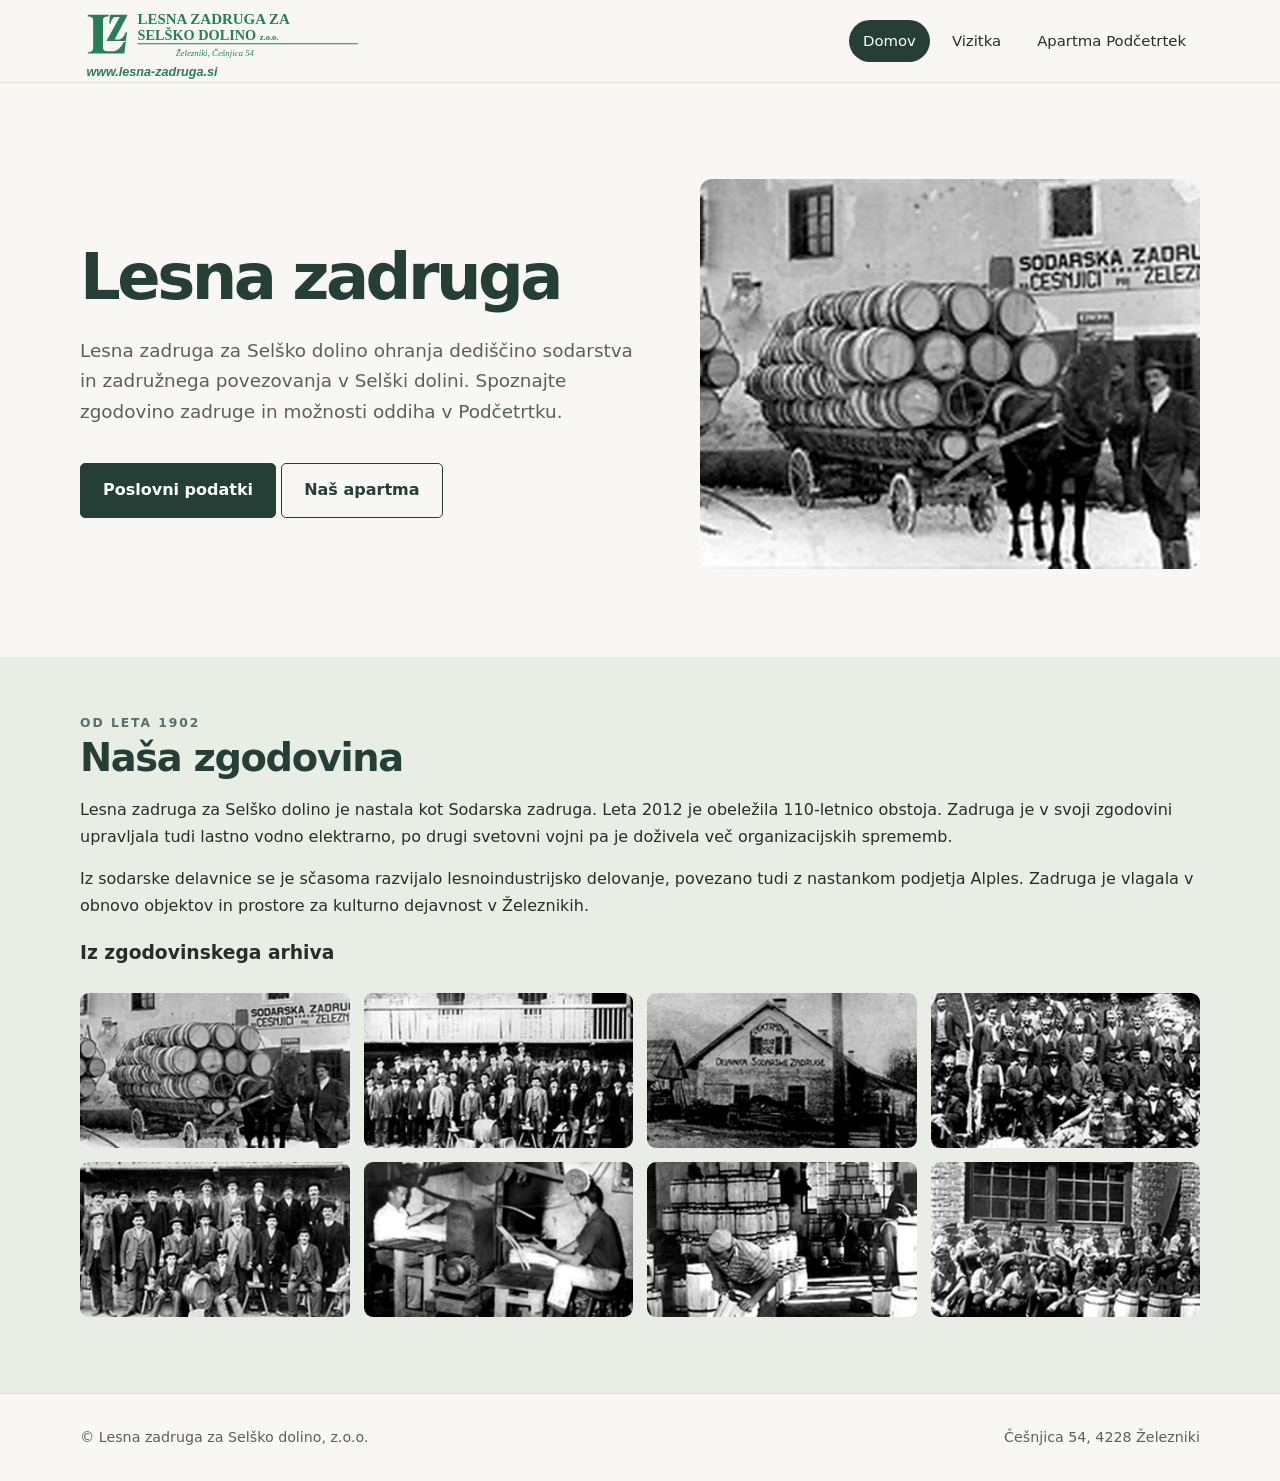
==== index.html @ fc2248c5 "innit" ====
<!DOCTYPE html>

<html lang="sl">
<head>
    <meta charset="utf-8"/>
    <meta content="width=device-width,initial-scale=1" name="viewport"/>
    <meta content="#253e36" name="theme-color"/>
    <meta content="Lesna zadruga za Selško dolino: zgodovina sodarstva, zadružništva in predstavitev počitniške hišice v Podčetrtku."
          name="description"/>
    <title>Lesna zadruga za Selško dolino | Zgodovina in predstavitev</title>
    <link href="assets/style.css" rel="stylesheet"/>
    <meta content="index, follow, max-image-preview:large" name="robots"/>
    <meta content="website" property="og:type"/>
    <meta content="Lesna zadruga za Selško dolino | Zgodovina in predstavitev" property="og:title"/>
    <meta content="Lesna zadruga za Selško dolino: zgodovina sodarstva, zadružništva in predstavitev počitniške hišice v Podčetrtku."
          property="og:description"/>
    <meta content="sl_SI" property="og:locale"/>
    <meta content="summary" name="twitter:card"/>
    <link href="favicon.svg" rel="icon" type="image/svg+xml"/>
    <link href="https://lesna-zadruga.si/" rel="canonical"/>
    <meta content="https://lesna-zadruga.si/" property="og:url"/>
    <script data-generated-seo="true" type="application/ld+json">{
        "@context": "https://schema.org",
        "@type": "Organization",
        "name": "Lesna zadruga za Selško dolino, z.o.o.",
        "url": "https://lesna-zadruga.si/",
        "email": "lesna.zadruga@gmail.com",
        "telephone": "+38641805484",
        "address": {
            "@type": "PostalAddress",
            "streetAddress": "Češnjica 54",
            "postalCode": "4228",
            "addressLocality": "Železniki",
            "addressCountry": "SI"
        }
    }</script>
    <meta property="og:image" content="https://lesna-zadruga.si/assets/og-image.png"/>
</head>
<body><a class="skip" href="#vsebina">Preskoči na vsebino</a>
<header>
    <div class="shell head"><a class="brand" href="index.html" aria-label="Lesna zadruga – domov"><img
            src="assets/logotip.svg" alt="Lesna zadruga za Selško dolino" class="brand-logo" width="330"
            height="89"/></a>
        <nav aria-label="Glavna navigacija"><a aria-current="page" href="index.html">Domov</a><a
                href="vizitka/">Vizitka</a><a href="apartma-podcetrtek/">Apartma Podčetrtek</a></nav>
    </div>
</header>
<main id="vsebina">
    <div class="shell hero">
        <div>
            <h1>Lesna zadruga</h1>
            <p class="lead">Lesna zadruga za Selško dolino ohranja dediščino sodarstva in zadružnega povezovanja v
                Selški dolini. Spoznajte zgodovino zadruge in možnosti oddiha v Podčetrtku.</p><a class="button"
                                                                                                  href="vizitka/">Poslovni
            podatki</a> <a class="button alt" href="apartma-podcetrtek/">Naš apartma</a></div>
        <div aria-label="Zgodovinska fotografija sodarske zadruge" class="hero-visual"><a
                aria-label="Povečaj naslovno fotografijo" class="lightbox-trigger hero-photo-link"
                href="images/arhiv-1.webp"><img alt="Zgodovinska fotografija sodarske zadruge s sodi in vprego"
                                                loading="eager" src="images/arhiv-1.webp"/></a></div>
    </div>
    <div class="band">
        <section class="shell"><span class="eyebrow">Od leta 1902</span>
            <h2>Naša zgodovina</h2>
            <p>Lesna zadruga za Selško dolino je nastala kot Sodarska zadruga. Leta 2012 je obeležila 110-letnico
                obstoja. Zadruga je v svoji zgodovini upravljala tudi lastno vodno elektrarno, po drugi svetovni vojni
                pa je doživela več organizacijskih sprememb.</p>
            <p>Iz sodarske delavnice se je sčasoma razvijalo lesnoindustrijsko delovanje, povezano tudi z nastankom
                podjetja Alples. Zadruga je vlagala v obnovo objektov in prostore za kulturno dejavnost v
                Železnikih.</p>
            <h3>Iz zgodovinskega arhiva</h3>
            <div class="history-gallery"><a
                    aria-label="Povečaj fotografijo: Zadružniki pred stavbo s sodarskimi izdelki"
                    class="lightbox-trigger" href="images/arhiv-1.webp"><img
                    alt="Zadružniki pred stavbo s sodarskimi izdelki" height="900" loading="lazy"
                    src="images/arhiv-1.webp" width="1200"/></a><a
                    aria-label="Povečaj fotografijo: Skupinska zgodovinska fotografija zadružnikov"
                    class="lightbox-trigger" href="images/arhiv-2.webp"><img
                    alt="Skupinska zgodovinska fotografija zadružnikov" height="900" loading="lazy"
                    src="images/arhiv-2.webp" width="1200"/></a><a
                    aria-label="Povečaj fotografijo: Zgodovinska stavba sodarske zadruge" class="lightbox-trigger"
                    href="images/arhiv-3.webp"><img alt="Zgodovinska stavba sodarske zadruge" height="900"
                                                    loading="lazy" src="images/arhiv-3.webp" width="1200"/></a><a
                    aria-label="Povečaj fotografijo: Skupina zadružnikov na prostem" class="lightbox-trigger"
                    href="images/arhiv-4.webp"><img alt="Skupina zadružnikov na prostem" height="900" loading="lazy"
                                                    src="images/arhiv-4.webp" width="1200"/></a><a
                    aria-label="Povečaj fotografijo: Zadružniki ob stavbi" class="lightbox-trigger"
                    href="images/arhiv-5.webp"><img alt="Zadružniki ob stavbi" height="900" loading="lazy"
                                                    src="images/arhiv-5.webp" width="1200"/></a><a
                    aria-label="Povečaj fotografijo: Sodarska delavnica" class="lightbox-trigger"
                    href="images/arhiv-6.webp"><img alt="Sodarska delavnica" height="900" loading="lazy"
                                                    src="images/arhiv-6.webp" width="1200"/></a><a
                    aria-label="Povečaj fotografijo: Delo s sodi v delavnici" class="lightbox-trigger"
                    href="images/arhiv-7.webp"><img alt="Delo s sodi v delavnici" height="900" loading="lazy"
                                                    src="images/arhiv-7.webp" width="1200"/></a><a
                    aria-label="Povečaj fotografijo: Skupina sodarjev in sodov" class="lightbox-trigger"
                    href="images/arhiv-8.webp"><img alt="Skupina sodarjev in sodov" height="900" loading="lazy"
                                                    src="images/arhiv-8.webp" width="1200"/></a></div>
        </section>
    </div>
</main>
<footer>
    <div class="shell footer-flex"><span>© <span
            class="dynamic-year"></span> Lesna zadruga za Selško dolino, z.o.o.</span><span>Češnjica 54, 4228 Železniki</span>
    </div>
</footer>
<script defer="" src="assets/site.js"></script>
</body>
</html>
---- assets/style.css ----
:root{--bg:#f8f7f3;--ink:#292c29;--green:#253e36;--sage:#a9b8a5;--wood:#c8aa85;--line:#dedfd7;--muted:#58615a;--max:1120px}*{box-sizing:border-box}html{scroll-behavior:smooth}body{margin:0;background:var(--bg);color:var(--ink);font-family:Inter,system-ui,-apple-system,Segoe UI,sans-serif;line-height:1.65}a{color:inherit}img{display:block;max-width:100%}.shell{width:min(var(--max),calc(100% - 40px));margin:auto}.skip{position:absolute;left:-999px}.skip:focus{left:16px;top:16px;z-index:5;background:white;padding:12px}header{border-bottom:1px solid var(--line);background:rgba(248,247,243,.97)}.head{display:flex;align-items:center;justify-content:space-between;gap:20px;min-height:82px}.brand{display:inline-flex;align-items:center;gap:12px;text-decoration:none;font-weight:750;letter-spacing:.01em;color:var(--green)}.brand-mark{display:grid;place-items:center;width:42px;height:42px;border:2px solid var(--green);border-radius:50%;font-family:Georgia,serif;font-size:24px}nav{display:flex;gap:8px;flex-wrap:wrap}nav a{padding:9px 14px;border-radius:24px;text-decoration:none;font-size:.93rem}nav a[aria-current=page],nav a:hover{background:var(--green);color:white}main{min-height:65vh}.eyebrow{font-size:.77rem;font-weight:750;text-transform:uppercase;letter-spacing:.16em;color:#557066}.hero{padding:96px 0 88px;display:grid;grid-template-columns:1.12fr 1fr;gap:60px;align-items:center}.hero h1,.page-intro h1{font-size:clamp(2.7rem,5vw,5.2rem);line-height:1.07;letter-spacing:-.055em;font-weight:650;margin:13px 0 24px;color:var(--green)}.lead{font-size:1.15rem;color:var(--muted);max-width:640px}.hero-visual,.photo-placeholder{border-radius:12px;min-height:390px;position:relative;display:flex;align-items:end;padding:25px;background:linear-gradient(135deg,#819783,#d9dbca 48%,#a88d71);overflow:hidden;color:white}.hero-visual:before{content:"";position:absolute;inset:15% 20% -30% 35%;border:55px solid rgba(37,62,54,.2);border-radius:55%}.photo-label{position:relative;background:rgba(37,62,54,.8);padding:8px 12px;border-radius:6px;font-size:.86rem}.button{display:inline-flex;align-items:center;justify-content:center;text-decoration:none;border-radius:5px;background:var(--green);color:white;padding:13px 22px;font-weight:650;border:1px solid var(--green);margin-top:18px}.button.alt{background:transparent;color:var(--green)}.button:hover{filter:brightness(1.12)}section{padding:52px 0}.section-head{display:flex;justify-content:space-between;align-items:end;gap:30px;margin-bottom:24px}.section-head h2,h2{color:var(--green);font-size:clamp(1.55rem,3vw,2.45rem);line-height:1.2;letter-spacing:-.035em;margin:0 0 12px}.muted{color:var(--muted)}.cards{display:grid;grid-template-columns:repeat(3,1fr);gap:18px}.card{border:1px solid var(--line);border-radius:10px;background:#fff;padding:26px}.card h3{margin:0 0 8px;font-size:1.22rem;color:var(--green)}.card p{color:var(--muted);margin:0 0 14px}.card a{color:var(--green);text-underline-offset:3px}.band{background:#e8ede6}.page-intro{padding:75px 0 28px}.page-intro h1{margin-bottom:14px}.gallery{display:grid;grid-template-columns:2fr 1fr;grid-template-rows:180px 180px;gap:12px}.gallery .photo-placeholder{min-height:0}.gallery .photo-placeholder:first-child{grid-row:span 2}.gallery img{width:100%;height:100%;object-fit:cover;border-radius:12px}.stat-grid{display:grid;grid-template-columns:repeat(2,minmax(0,1fr));gap:14px}.stat{background:#fff;border:1px solid var(--line);border-radius:10px;padding:24px}.stat strong{display:block;font-size:2.1rem;line-height:1.1;color:var(--green)}.details{display:grid;grid-template-columns:1fr 1fr;gap:50px}.data-list{display:grid;grid-template-columns:minmax(110px,180px) 1fr;gap:12px 20px}.data-list dt{color:var(--muted)}.data-list dd{margin:0;font-weight:600;overflow-wrap:anywhere}.notice{background:#f0ebdf;border-left:4px solid var(--wood);padding:15px 20px;border-radius:0 6px 6px 0}.calendar{width:100%;height:620px;border:0;border-radius:10px;background:#e8ede6}.calendar-placeholder{border:1px dashed #8a9b8c;background:#edf0e8;padding:40px;border-radius:10px;text-align:center}.calendar-placeholder h3{margin:0 0 6px;color:var(--green)}footer{border-top:1px solid var(--line);padding:32px 0;color:var(--muted);font-size:.89rem}.footer-flex{display:flex;justify-content:space-between;gap:18px;flex-wrap:wrap}.small{font-size:.85rem}.chip{display:inline-block;background:#e5ebe2;border-radius:40px;padding:6px 12px;font-size:.8rem;color:var(--green);font-weight:650}@media(max-width:760px){.head{align-items:flex-start;flex-direction:column;padding:16px 0;gap:12px}nav{width:100%}nav a{font-size:.87rem;padding:8px 11px}.hero{padding:52px 0;grid-template-columns:1fr;gap:28px}.hero-visual{min-height:260px}.cards,.details{grid-template-columns:1fr}.gallery{grid-template-columns:1fr 1fr;grid-template-rows:210px 140px}.gallery .photo-placeholder:first-child{grid-column:span 2;grid-row:span 1}.page-intro{padding:48px 0 18px}.calendar{height:520px}.shell{width:min(var(--max),calc(100% - 30px))}section{padding:35px 0}.data-list{grid-template-columns:1fr;gap:3px}.data-list dd{margin-bottom:13px}}

/* Galerije zgodovinskih fotografij in apartmaja. */
.hero-visual{padding:0;min-height:320px;background:#e4e6de}
.hero-visual:before{display:none}
.hero-visual img{width:100%;height:100%;min-height:320px;object-fit:cover;image-rendering:auto}
.history-gallery{display:grid;grid-template-columns:repeat(4,1fr);gap:14px;margin-top:20px}
.history-gallery img{width:100%;height:155px;object-fit:contain;background:#e0e2db;border-radius:8px}
.gallery{grid-template-columns:repeat(3,minmax(0,1fr));grid-template-rows:repeat(2,180px)}
.gallery .gallery-link:first-child{grid-row:auto}
.gallery-link{display:block;overflow:hidden;border-radius:12px;background:#e0e2db}
.gallery-link img{height:100%;width:100%;object-fit:cover;transition:transform .2s}
.gallery-link:hover img{transform:scale(1.025)}
@media(max-width:760px){.history-gallery{grid-template-columns:repeat(2,1fr)}.history-gallery img{height:130px}.gallery{grid-template-columns:repeat(2,minmax(0,1fr));grid-template-rows:repeat(3,145px)}}

.hero-visual{padding:0;background:#28382f}.hero-visual:before{display:none}.hero-visual img{height:100%;width:100%;min-height:390px;object-fit:cover}.history-gallery{display:grid;grid-template-columns:repeat(4,minmax(0,1fr));gap:14px;margin:24px 0}.history-gallery img{width:100%;aspect-ratio:4/3;object-fit:cover;border-radius:9px}.history-gallery a{display:block}.gallery{display:grid;grid-template-columns:repeat(3,minmax(0,1fr));grid-template-rows:none}.gallery-link{display:block;aspect-ratio:4/3}.gallery-link img{width:100%;height:100%;object-fit:cover}@media(max-width:760px){.history-gallery{grid-template-columns:repeat(2,minmax(0,1fr))}.gallery{grid-template-columns:repeat(2,minmax(0,1fr));grid-template-rows:none}.hero-visual img{min-height:260px}}


/* Povečava fotografij in upravljanje na manjših zaslonih. */
.lightbox-trigger{display:block;cursor:zoom-in}
.lightbox-trigger:focus-visible{outline:3px solid #587b68;outline-offset:4px}
.hero-photo-link{width:100%;height:100%}
.image-lightbox{position:fixed;inset:0;width:100vw;max-width:none;height:100dvh;max-height:none;margin:0;padding:14px;border:0;background:rgba(10,17,14,.97);color:#fff}
.image-lightbox::backdrop{background:rgba(10,17,14,.94)}
.lightbox-stage{height:100%;display:grid;grid-template-columns:52px minmax(0,1fr) 52px;grid-template-rows:minmax(0,1fr) auto;align-items:center;position:relative}
.lightbox-image{grid-column:2;grid-row:1;max-width:100%;max-height:calc(100dvh - 92px);width:auto;height:auto;object-fit:contain;margin:auto;border-radius:4px}
.image-lightbox button{background:rgba(255,255,255,.13);color:#fff;border:1px solid rgba(255,255,255,.2);border-radius:50%;font-size:38px;width:46px;height:46px;cursor:pointer}
.image-lightbox button:hover,.image-lightbox button:focus-visible{background:rgba(255,255,255,.28)}
.lightbox-close{position:absolute;right:8px;top:8px;z-index:2}
.lightbox-prev{grid-column:1;grid-row:1}
.lightbox-next{grid-column:3;grid-row:1}
.lightbox-caption{grid-column:1/-1;grid-row:2;text-align:center;font-size:.9rem;margin:8px 0 0}
@media(max-width:600px){.image-lightbox{padding:8px}.lightbox-stage{grid-template-columns:36px minmax(0,1fr) 36px}.image-lightbox button{width:34px;height:34px;font-size:29px}.lightbox-image{max-height:calc(100dvh - 100px)}}

/* Logotip na namiznih in mobilnih zaslonih. */
.brand-logo{display:block;width:min(290px,40vw);height:auto;object-fit:contain}.brand{display:inline-flex;align-items:center}.head{gap:1rem}@media(max-width:640px){.brand-logo{width:205px;max-width:72vw}.head{align-items:flex-start;gap:.8rem}}
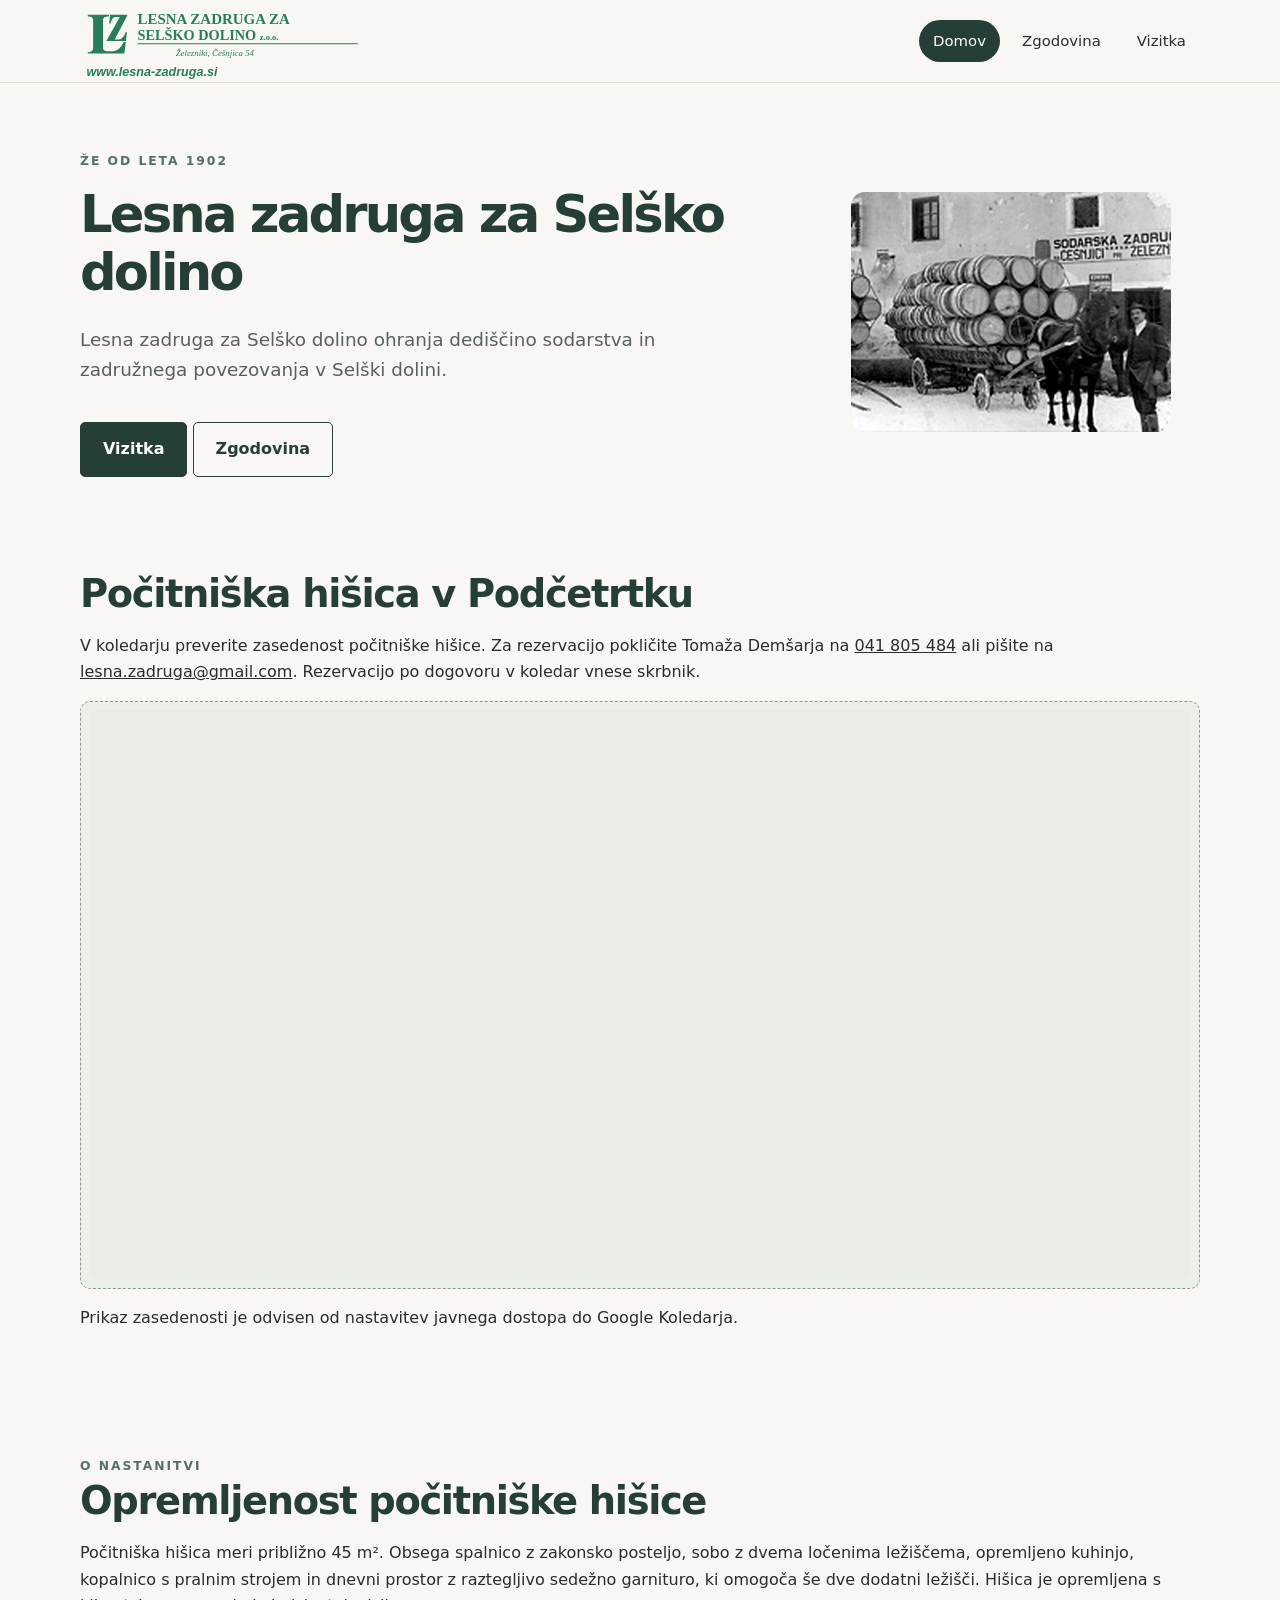
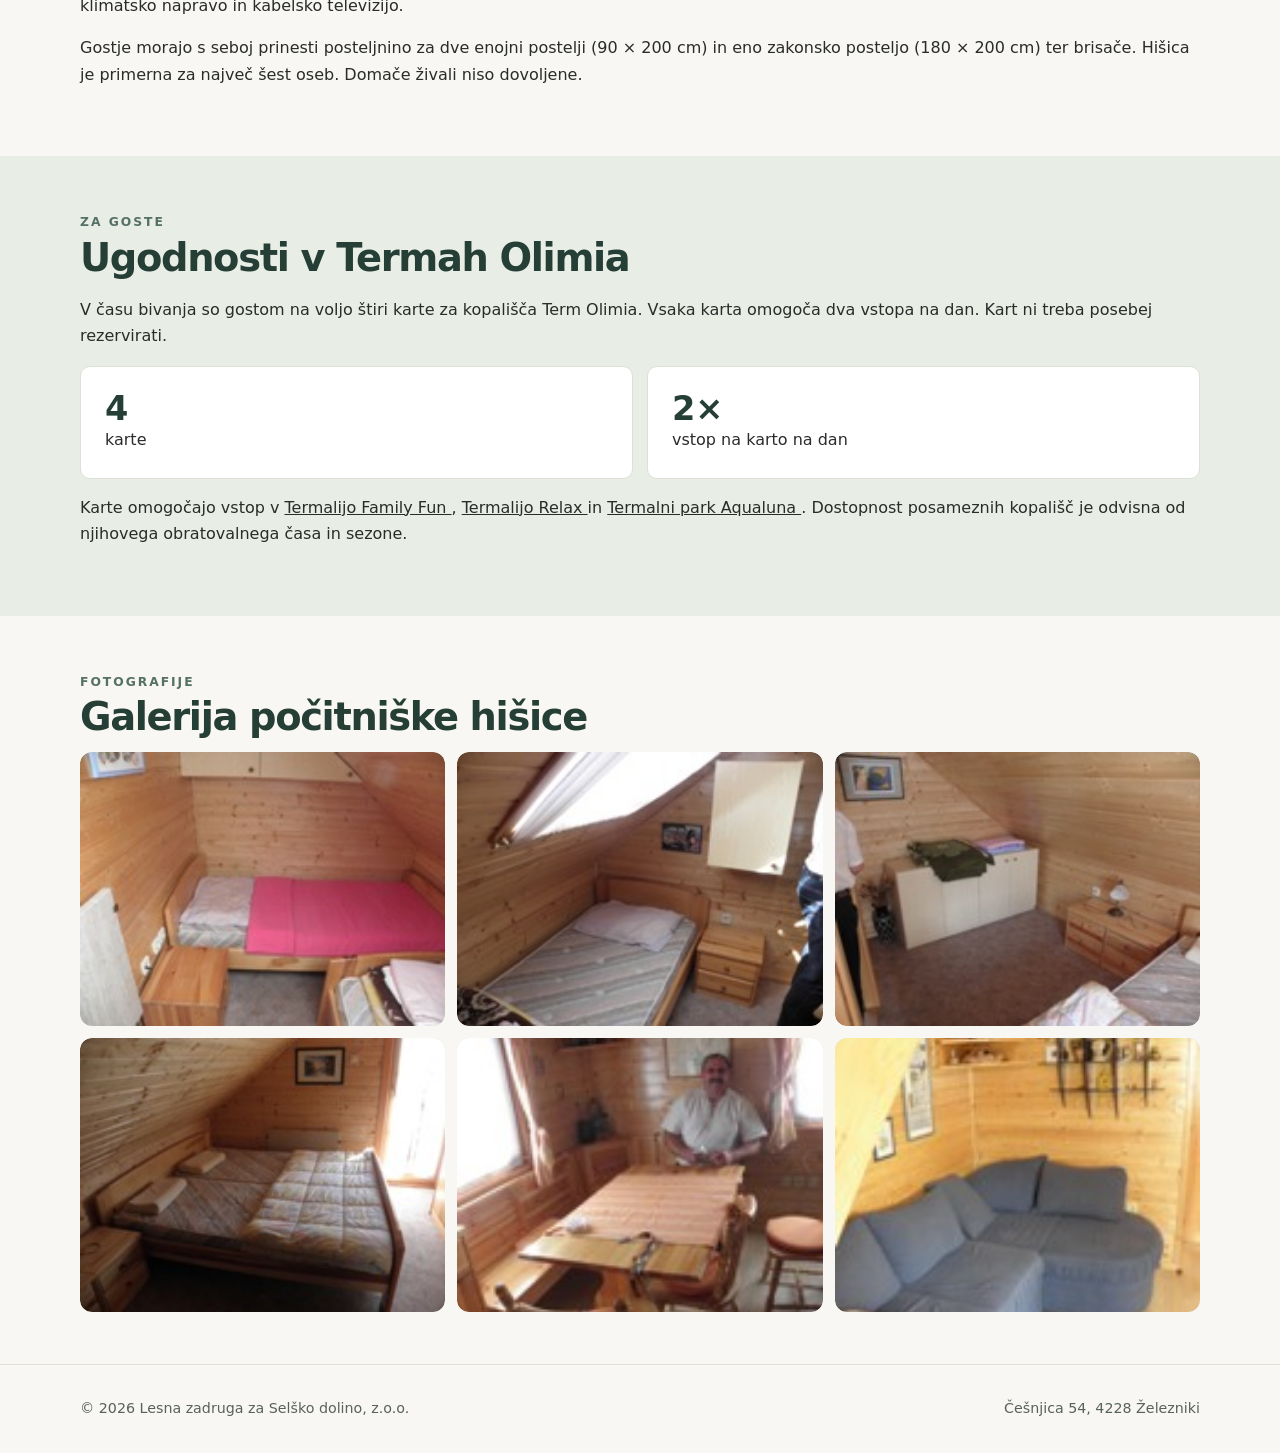
==== commit c7747110: "spememba postavitve - apartma na prvi strani" ====
--- a/index.html
+++ b/index.html
@@ -1,108 +1,344 @@
-<!DOCTYPE html>
-
+<!doctype html>
 <html lang="sl">
 <head>
-    <meta charset="utf-8"/>
-    <meta content="width=device-width,initial-scale=1" name="viewport"/>
-    <meta content="#253e36" name="theme-color"/>
-    <meta content="Lesna zadruga za Selško dolino: zgodovina sodarstva, zadružništva in predstavitev počitniške hišice v Podčetrtku."
-          name="description"/>
-    <title>Lesna zadruga za Selško dolino | Zgodovina in predstavitev</title>
-    <link href="assets/style.css" rel="stylesheet"/>
-    <meta content="index, follow, max-image-preview:large" name="robots"/>
-    <meta content="website" property="og:type"/>
-    <meta content="Lesna zadruga za Selško dolino | Zgodovina in predstavitev" property="og:title"/>
-    <meta content="Lesna zadruga za Selško dolino: zgodovina sodarstva, zadružništva in predstavitev počitniške hišice v Podčetrtku."
-          property="og:description"/>
-    <meta content="sl_SI" property="og:locale"/>
-    <meta content="summary" name="twitter:card"/>
-    <link href="favicon.svg" rel="icon" type="image/svg+xml"/>
-    <link href="https://lesna-zadruga.si/" rel="canonical"/>
-    <meta content="https://lesna-zadruga.si/" property="og:url"/>
-    <script data-generated-seo="true" type="application/ld+json">{
-        "@context": "https://schema.org",
-        "@type": "Organization",
-        "name": "Lesna zadruga za Selško dolino, z.o.o.",
-        "url": "https://lesna-zadruga.si/",
-        "email": "lesna.zadruga@gmail.com",
-        "telephone": "+38641805484",
-        "address": {
-            "@type": "PostalAddress",
-            "streetAddress": "Češnjica 54",
-            "postalCode": "4228",
-            "addressLocality": "Železniki",
-            "addressCountry": "SI"
-        }
-    }</script>
-    <meta property="og:image" content="https://lesna-zadruga.si/assets/og-image.png"/>
+    <meta charset="utf-8">
+    <meta name="viewport" content="width=device-width, initial-scale=1">
+    <meta name="theme-color" content="#253e36">
+
+    <title>Počitniška hišica Podčetrtek | Lesna zadruga</title>
+    <meta name="description"
+          content="Počitniška hišica v kampu Natura v Podčetrtku. Preverite koledar zasedenosti, opremljenost, fotografije in ugodnosti Term Olimia.">
+    <meta name="robots" content="index,follow,max-image-preview:large">
+    <link rel="canonical" href="https://lesna-zadruga.si/">
+
+    <link rel="stylesheet" href="assets/style.css">
+    <link rel="icon" href="favicon.svg" type="image/svg+xml">
+
+    <meta property="og:type" content="website">
+    <meta property="og:locale" content="sl_SI">
+    <meta property="og:title"
+          content="Počitniška hišica Podčetrtek | Lesna zadruga">
+    <meta property="og:description"
+          content="Počitniška hišica v kampu Natura. Koledar zasedenosti, opremljenost, galerija in ugodnosti Term Olimia.">
+    <meta property="og:url" content="https://lesna-zadruga.si/">
+    <meta property="og:image"
+          content="https://lesna-zadruga.si/assets/og-image.png">
+    <meta name="twitter:card" content="summary_large_image">
 </head>
-<body><a class="skip" href="#vsebina">Preskoči na vsebino</a>
+
+<body>
+
+<a class="skip" href="#vsebina">
+    Preskoči na vsebino
+</a>
+
 <header>
-    <div class="shell head"><a class="brand" href="index.html" aria-label="Lesna zadruga – domov"><img
-            src="assets/logotip.svg" alt="Lesna zadruga za Selško dolino" class="brand-logo" width="330"
-            height="89"/></a>
-        <nav aria-label="Glavna navigacija"><a aria-current="page" href="index.html">Domov</a><a
-                href="vizitka/">Vizitka</a><a href="apartma-podcetrtek/">Apartma Podčetrtek</a></nav>
+    <div class="shell head">
+        <a class="brand"
+           href="index.html"
+           aria-label="Lesna zadruga – domov">
+
+            <img
+                    class="brand-logo"
+                    src="assets/logotip.svg"
+                    alt="Lesna zadruga za Selško dolino"
+                    width="330"
+                    height="89">
+        </a>
+
+        <nav aria-label="Glavna navigacija">
+            <a href="index.html" aria-current="page">Domov</a>
+            <a href="zgodovina/">Zgodovina</a>
+            <a href="vizitka/">Vizitka</a>
+        </nav>
     </div>
 </header>
-<main id="vsebina">
-    <div class="shell hero">
-        <div>
-            <h1>Lesna zadruga</h1>
-            <p class="lead">Lesna zadruga za Selško dolino ohranja dediščino sodarstva in zadružnega povezovanja v
-                Selški dolini. Spoznajte zgodovino zadruge in možnosti oddiha v Podčetrtku.</p><a class="button"
-                                                                                                  href="vizitka/">Poslovni
-            podatki</a> <a class="button alt" href="apartma-podcetrtek/">Naš apartma</a></div>
-        <div aria-label="Zgodovinska fotografija sodarske zadruge" class="hero-visual"><a
-                aria-label="Povečaj naslovno fotografijo" class="lightbox-trigger hero-photo-link"
-                href="images/arhiv-1.webp"><img alt="Zgodovinska fotografija sodarske zadruge s sodi in vprego"
-                                                loading="eager" src="images/arhiv-1.webp"/></a></div>
-    </div>
-    <div class="band">
-        <section class="shell"><span class="eyebrow">Od leta 1902</span>
-            <h2>Naša zgodovina</h2>
-            <p>Lesna zadruga za Selško dolino je nastala kot Sodarska zadruga. Leta 2012 je obeležila 110-letnico
-                obstoja. Zadruga je v svoji zgodovini upravljala tudi lastno vodno elektrarno, po drugi svetovni vojni
-                pa je doživela več organizacijskih sprememb.</p>
-            <p>Iz sodarske delavnice se je sčasoma razvijalo lesnoindustrijsko delovanje, povezano tudi z nastankom
-                podjetja Alples. Zadruga je vlagala v obnovo objektov in prostore za kulturno dejavnost v
-                Železnikih.</p>
-            <h3>Iz zgodovinskega arhiva</h3>
-            <div class="history-gallery"><a
-                    aria-label="Povečaj fotografijo: Zadružniki pred stavbo s sodarskimi izdelki"
-                    class="lightbox-trigger" href="images/arhiv-1.webp"><img
-                    alt="Zadružniki pred stavbo s sodarskimi izdelki" height="900" loading="lazy"
-                    src="images/arhiv-1.webp" width="1200"/></a><a
-                    aria-label="Povečaj fotografijo: Skupinska zgodovinska fotografija zadružnikov"
-                    class="lightbox-trigger" href="images/arhiv-2.webp"><img
-                    alt="Skupinska zgodovinska fotografija zadružnikov" height="900" loading="lazy"
-                    src="images/arhiv-2.webp" width="1200"/></a><a
-                    aria-label="Povečaj fotografijo: Zgodovinska stavba sodarske zadruge" class="lightbox-trigger"
-                    href="images/arhiv-3.webp"><img alt="Zgodovinska stavba sodarske zadruge" height="900"
-                                                    loading="lazy" src="images/arhiv-3.webp" width="1200"/></a><a
-                    aria-label="Povečaj fotografijo: Skupina zadružnikov na prostem" class="lightbox-trigger"
-                    href="images/arhiv-4.webp"><img alt="Skupina zadružnikov na prostem" height="900" loading="lazy"
-                                                    src="images/arhiv-4.webp" width="1200"/></a><a
-                    aria-label="Povečaj fotografijo: Zadružniki ob stavbi" class="lightbox-trigger"
-                    href="images/arhiv-5.webp"><img alt="Zadružniki ob stavbi" height="900" loading="lazy"
-                                                    src="images/arhiv-5.webp" width="1200"/></a><a
-                    aria-label="Povečaj fotografijo: Sodarska delavnica" class="lightbox-trigger"
-                    href="images/arhiv-6.webp"><img alt="Sodarska delavnica" height="900" loading="lazy"
-                                                    src="images/arhiv-6.webp" width="1200"/></a><a
-                    aria-label="Povečaj fotografijo: Delo s sodi v delavnici" class="lightbox-trigger"
-                    href="images/arhiv-7.webp"><img alt="Delo s sodi v delavnici" height="900" loading="lazy"
-                                                    src="images/arhiv-7.webp" width="1200"/></a><a
-                    aria-label="Povečaj fotografijo: Skupina sodarjev in sodov" class="lightbox-trigger"
-                    href="images/arhiv-8.webp"><img alt="Skupina sodarjev in sodov" height="900" loading="lazy"
-                                                    src="images/arhiv-8.webp" width="1200"/></a></div>
-        </section>
-    </div>
+
+<main id="vsebina" class="home-main">
+
+    <!-- Predstavitev zadruge -->
+
+    <section class="shell hero" aria-labelledby="glavni-naslov">
+
+        <div class="hero-copy">
+            <span class="eyebrow">Že od leta 1902</span>
+
+            <h1 id="glavni-naslov">
+                Lesna zadruga za Selško dolino
+            </h1>
+
+            <p class="lead">
+                Lesna zadruga za Selško dolino ohranja dediščino
+                sodarstva in zadružnega povezovanja v Selški dolini.
+            </p>
+
+            <div class="hero-actions">
+                <a class="button" href="vizitka/">
+                    Vizitka
+                </a>
+
+                <a class="button alt" href="zgodovina/">
+                    Zgodovina
+                </a>
+            </div>
+        </div>
+
+        <div class="hero-visual">
+            <a class="lightbox-trigger hero-photo-link"
+               href="images/arhiv-1.webp"
+               aria-label="Povečaj zgodovinsko fotografijo zadruge">
+
+                <img
+                        src="images/arhiv-1.webp"
+                        alt="Zgodovinska fotografija Lesne zadruge"
+                        width="200"
+                        height="150"
+                        loading="eager"
+                        fetchpriority="high">
+            </a>
+        </div>
+
+    </section>
+
+    <!-- Google Koledar -->
+
+    <section class="shell calendar-section"
+             aria-labelledby="koledar">
+
+        <h2 id="koledar">
+            Počitniška hišica v Podčetrtku
+        </h2>
+
+        <p>
+            V koledarju preverite zasedenost počitniške hišice.
+            Za rezervacijo pokličite Tomaža Demšarja na
+            <a href="tel:+38641805484">041 805 484</a>
+            ali pišite na
+            <a href="mailto:lesna.zadruga@gmail.com">lesna.zadruga@gmail.com</a>.
+            Rezervacijo po dogovoru v koledar vnese skrbnik.
+        </p>
+
+        <div class="calendar-placeholder"
+             data-calendar="https://calendar.google.com/calendar/embed?src=lesna.zadruga%40gmail.com&amp;ctz=Europe%2FLjubljana&amp;mode=MONTH">
+
+            <p>
+                Če koledar ni prikazan,
+                <a href="https://calendar.google.com/calendar/render?cid=lesna.zadruga%40gmail.com"
+                   target="_blank"
+                   rel="noopener noreferrer">
+                    odprite Google Koledar
+                </a>.
+            </p>
+        </div>
+
+        <p class="calendar-note">
+            Prikaz zasedenosti je odvisen od nastavitev
+            javnega dostopa do Google Koledarja.
+        </p>
+
+    </section>
+
+    <!-- Opis nastanitve -->
+
+    <section id="opis"
+             class="shell accommodation-section"
+             aria-labelledby="oprema">
+
+        <span class="eyebrow">O nastanitvi</span>
+
+        <h2 id="oprema">
+            Opremljenost počitniške hišice
+        </h2>
+
+        <p>
+            Počitniška hišica meri približno 45 m².
+            Obsega spalnico z zakonsko posteljo,
+            sobo z dvema ločenima ležiščema,
+            opremljeno kuhinjo, kopalnico s pralnim strojem
+            in dnevni prostor z raztegljivo sedežno garnituro,
+            ki omogoča še dve dodatni ležišči.
+            Hišica je opremljena s klimatsko napravo
+            in kabelsko televizijo.
+        </p>
+
+        <p>
+            Gostje morajo s seboj prinesti posteljnino
+            za dve enojni postelji (90 × 200 cm)
+            in eno zakonsko posteljo (180 × 200 cm)
+            ter brisače.
+            Hišica je primerna za največ šest oseb.
+            Domače živali niso dovoljene.
+        </p>
+
+    </section>
+
+    <!-- Ugodnosti Term Olimia -->
+
+    <section class="band"
+             aria-labelledby="ugodnosti">
+
+        <div class="shell">
+
+            <span class="eyebrow">Za goste</span>
+
+            <h2 id="ugodnosti">
+                Ugodnosti v Termah Olimia
+            </h2>
+
+            <p>
+                V času bivanja so gostom na voljo štiri karte
+                za kopališča Term Olimia.
+                Vsaka karta omogoča dva vstopa na dan.
+                Kart ni treba posebej rezervirati.
+            </p>
+
+            <div class="stat-grid">
+
+                <div class="stat">
+                    <strong>4</strong>
+                    karte
+                </div>
+
+                <div class="stat">
+                    <strong>2×</strong>
+                    vstop na karto na dan
+                </div>
+
+            </div>
+
+            <p>
+                Karte omogočajo vstop v
+                <a href="https://www.olimia-group.com/sl/terme-olimia/wellness-spa/family-wellness-termalija/termalija-family-fun/"
+                   target="_blank"
+                   rel="noopener noreferrer">
+                    Termalijo Family Fun
+                </a>,
+                <a href="https://www.olimia-group.com/sl/terme-olimia/wellness-spa/family-wellness-termalija/termalija-relax/"
+                   target="_blank"
+                   rel="noopener noreferrer">
+                    Termalijo Relax
+                </a>
+                in
+                <a href="https://www.olimia-group.com/sl/terme-olimia/wellness-spa/aqualuna/"
+                   target="_blank"
+                   rel="noopener noreferrer">
+                    Termalni park Aqualuna
+                </a>.
+                Dostopnost posameznih kopališč je odvisna
+                od njihovega obratovalnega časa in sezone.
+            </p>
+
+        </div>
+    </section>
+
+    <!-- Galerija fotografij -->
+
+    <section class="shell gallery-section"
+             aria-labelledby="galerija-naslov">
+
+        <span class="eyebrow">Fotografije</span>
+
+        <h2 id="galerija-naslov">
+            Galerija počitniške hišice
+        </h2>
+
+        <div class="gallery"
+             aria-label="Galerija počitniške hišice">
+
+            <a class="gallery-link lightbox-trigger"
+               href="images/ap1.png"
+               aria-label="Povečaj fotografijo ležišča v leseni hišici">
+
+                <img
+                        src="images/ap1.png"
+                        alt="Ležišče v leseni hišici"
+                        width="200"
+                        height="150"
+                        loading="lazy">
+            </a>
+
+            <a class="gallery-link lightbox-trigger"
+               href="images/ap2.png"
+               aria-label="Povečaj fotografijo sobe pod streho">
+
+                <img
+                        src="images/ap2.png"
+                        alt="Soba z ležiščem pod streho"
+                        width="200"
+                        height="150"
+                        loading="lazy">
+            </a>
+
+            <a class="gallery-link lightbox-trigger"
+               href="images/ap3.png"
+               aria-label="Povečaj fotografijo sobe in pohištva">
+
+                <img
+                        src="images/ap3.png"
+                        alt="Soba in pohištvo"
+                        width="200"
+                        height="150"
+                        loading="lazy">
+            </a>
+
+            <a class="gallery-link lightbox-trigger"
+               href="images/ap4.png"
+               aria-label="Povečaj fotografijo zakonske postelje">
+
+                <img
+                        src="images/ap4.png"
+                        alt="Zakonska postelja"
+                        width="200"
+                        height="150"
+                        loading="lazy">
+            </a>
+
+            <a class="gallery-link lightbox-trigger"
+               href="images/ap5.png"
+               aria-label="Povečaj fotografijo jedilnega prostora">
+
+                <img
+                        src="images/ap5.png"
+                        alt="Jedilni prostor"
+                        width="200"
+                        height="150"
+                        loading="lazy">
+            </a>
+
+            <a class="gallery-link lightbox-trigger"
+               href="images/ap6.png"
+               aria-label="Povečaj fotografijo dnevnega prostora">
+
+                <img
+                        src="images/ap6.png"
+                        alt="Dnevni prostor s sedežno garnituro"
+                        width="200"
+                        height="150"
+                        loading="lazy">
+            </a>
+
+        </div>
+
+    </section>
+
 </main>
+
 <footer>
-    <div class="shell footer-flex"><span>© <span
-            class="dynamic-year"></span> Lesna zadruga za Selško dolino, z.o.o.</span><span>Češnjica 54, 4228 Železniki</span>
+    <div class="shell footer-flex">
+
+        <span>
+            © <span class="dynamic-year">2026</span>
+            Lesna zadruga za Selško dolino, z.o.o.
+        </span>
+
+        <span>
+            Češnjica 54, 4228 Železniki
+        </span>
+
     </div>
 </footer>
-<script defer="" src="assets/site.js"></script>
+
+<script defer src="assets/site.js"></script>
+
 </body>
 </html>
--- a/assets/style.css
+++ b/assets/style.css
@@ -1,36 +1,842 @@
-:root{--bg:#f8f7f3;--ink:#292c29;--green:#253e36;--sage:#a9b8a5;--wood:#c8aa85;--line:#dedfd7;--muted:#58615a;--max:1120px}*{box-sizing:border-box}html{scroll-behavior:smooth}body{margin:0;background:var(--bg);color:var(--ink);font-family:Inter,system-ui,-apple-system,Segoe UI,sans-serif;line-height:1.65}a{color:inherit}img{display:block;max-width:100%}.shell{width:min(var(--max),calc(100% - 40px));margin:auto}.skip{position:absolute;left:-999px}.skip:focus{left:16px;top:16px;z-index:5;background:white;padding:12px}header{border-bottom:1px solid var(--line);background:rgba(248,247,243,.97)}.head{display:flex;align-items:center;justify-content:space-between;gap:20px;min-height:82px}.brand{display:inline-flex;align-items:center;gap:12px;text-decoration:none;font-weight:750;letter-spacing:.01em;color:var(--green)}.brand-mark{display:grid;place-items:center;width:42px;height:42px;border:2px solid var(--green);border-radius:50%;font-family:Georgia,serif;font-size:24px}nav{display:flex;gap:8px;flex-wrap:wrap}nav a{padding:9px 14px;border-radius:24px;text-decoration:none;font-size:.93rem}nav a[aria-current=page],nav a:hover{background:var(--green);color:white}main{min-height:65vh}.eyebrow{font-size:.77rem;font-weight:750;text-transform:uppercase;letter-spacing:.16em;color:#557066}.hero{padding:96px 0 88px;display:grid;grid-template-columns:1.12fr 1fr;gap:60px;align-items:center}.hero h1,.page-intro h1{font-size:clamp(2.7rem,5vw,5.2rem);line-height:1.07;letter-spacing:-.055em;font-weight:650;margin:13px 0 24px;color:var(--green)}.lead{font-size:1.15rem;color:var(--muted);max-width:640px}.hero-visual,.photo-placeholder{border-radius:12px;min-height:390px;position:relative;display:flex;align-items:end;padding:25px;background:linear-gradient(135deg,#819783,#d9dbca 48%,#a88d71);overflow:hidden;color:white}.hero-visual:before{content:"";position:absolute;inset:15% 20% -30% 35%;border:55px solid rgba(37,62,54,.2);border-radius:55%}.photo-label{position:relative;background:rgba(37,62,54,.8);padding:8px 12px;border-radius:6px;font-size:.86rem}.button{display:inline-flex;align-items:center;justify-content:center;text-decoration:none;border-radius:5px;background:var(--green);color:white;padding:13px 22px;font-weight:650;border:1px solid var(--green);margin-top:18px}.button.alt{background:transparent;color:var(--green)}.button:hover{filter:brightness(1.12)}section{padding:52px 0}.section-head{display:flex;justify-content:space-between;align-items:end;gap:30px;margin-bottom:24px}.section-head h2,h2{color:var(--green);font-size:clamp(1.55rem,3vw,2.45rem);line-height:1.2;letter-spacing:-.035em;margin:0 0 12px}.muted{color:var(--muted)}.cards{display:grid;grid-template-columns:repeat(3,1fr);gap:18px}.card{border:1px solid var(--line);border-radius:10px;background:#fff;padding:26px}.card h3{margin:0 0 8px;font-size:1.22rem;color:var(--green)}.card p{color:var(--muted);margin:0 0 14px}.card a{color:var(--green);text-underline-offset:3px}.band{background:#e8ede6}.page-intro{padding:75px 0 28px}.page-intro h1{margin-bottom:14px}.gallery{display:grid;grid-template-columns:2fr 1fr;grid-template-rows:180px 180px;gap:12px}.gallery .photo-placeholder{min-height:0}.gallery .photo-placeholder:first-child{grid-row:span 2}.gallery img{width:100%;height:100%;object-fit:cover;border-radius:12px}.stat-grid{display:grid;grid-template-columns:repeat(2,minmax(0,1fr));gap:14px}.stat{background:#fff;border:1px solid var(--line);border-radius:10px;padding:24px}.stat strong{display:block;font-size:2.1rem;line-height:1.1;color:var(--green)}.details{display:grid;grid-template-columns:1fr 1fr;gap:50px}.data-list{display:grid;grid-template-columns:minmax(110px,180px) 1fr;gap:12px 20px}.data-list dt{color:var(--muted)}.data-list dd{margin:0;font-weight:600;overflow-wrap:anywhere}.notice{background:#f0ebdf;border-left:4px solid var(--wood);padding:15px 20px;border-radius:0 6px 6px 0}.calendar{width:100%;height:620px;border:0;border-radius:10px;background:#e8ede6}.calendar-placeholder{border:1px dashed #8a9b8c;background:#edf0e8;padding:40px;border-radius:10px;text-align:center}.calendar-placeholder h3{margin:0 0 6px;color:var(--green)}footer{border-top:1px solid var(--line);padding:32px 0;color:var(--muted);font-size:.89rem}.footer-flex{display:flex;justify-content:space-between;gap:18px;flex-wrap:wrap}.small{font-size:.85rem}.chip{display:inline-block;background:#e5ebe2;border-radius:40px;padding:6px 12px;font-size:.8rem;color:var(--green);font-weight:650}@media(max-width:760px){.head{align-items:flex-start;flex-direction:column;padding:16px 0;gap:12px}nav{width:100%}nav a{font-size:.87rem;padding:8px 11px}.hero{padding:52px 0;grid-template-columns:1fr;gap:28px}.hero-visual{min-height:260px}.cards,.details{grid-template-columns:1fr}.gallery{grid-template-columns:1fr 1fr;grid-template-rows:210px 140px}.gallery .photo-placeholder:first-child{grid-column:span 2;grid-row:span 1}.page-intro{padding:48px 0 18px}.calendar{height:520px}.shell{width:min(var(--max),calc(100% - 30px))}section{padding:35px 0}.data-list{grid-template-columns:1fr;gap:3px}.data-list dd{margin-bottom:13px}}
+:root {
+    --bg: #f8f7f3;
+    --ink: #292c29;
+    --green: #253e36;
+    --sage: #a9b8a5;
+    --wood: #c8aa85;
+    --line: #dedfd7;
+    --muted: #58615a;
+    --max: 1120px
+}
+
+* {
+    box-sizing: border-box
+}
+
+html {
+    scroll-behavior: smooth
+}
+
+body {
+    margin: 0;
+    background: var(--bg);
+    color: var(--ink);
+    font-family: Inter, system-ui, -apple-system, Segoe UI, sans-serif;
+    line-height: 1.65
+}
+
+a {
+    color: inherit
+}
+
+img {
+    display: block;
+    max-width: 100%
+}
+
+.shell {
+    width: min(var(--max), calc(100% - 40px));
+    margin: auto
+}
+
+.skip {
+    position: absolute;
+    left: -999px
+}
+
+.skip:focus {
+    left: 16px;
+    top: 16px;
+    z-index: 5;
+    background: white;
+    padding: 12px
+}
+
+header {
+    border-bottom: 1px solid var(--line);
+    background: rgba(248, 247, 243, .97)
+}
+
+.head {
+    display: flex;
+    align-items: center;
+    justify-content: space-between;
+    gap: 20px;
+    min-height: 82px
+}
+
+.brand {
+    display: inline-flex;
+    align-items: center;
+    gap: 12px;
+    text-decoration: none;
+    font-weight: 750;
+    letter-spacing: .01em;
+    color: var(--green)
+}
+
+.brand-mark {
+    display: grid;
+    place-items: center;
+    width: 42px;
+    height: 42px;
+    border: 2px solid var(--green);
+    border-radius: 50%;
+    font-family: Georgia, serif;
+    font-size: 24px
+}
+
+nav {
+    display: flex;
+    gap: 8px;
+    flex-wrap: wrap
+}
+
+nav a {
+    padding: 9px 14px;
+    border-radius: 24px;
+    text-decoration: none;
+    font-size: .93rem
+}
+
+nav a[aria-current=page], nav a:hover {
+    background: var(--green);
+    color: white
+}
+
+main {
+    min-height: 65vh
+}
+
+.eyebrow {
+    font-size: .77rem;
+    font-weight: 750;
+    text-transform: uppercase;
+    letter-spacing: .16em;
+    color: #557066
+}
+
+.hero {
+    padding: 96px 0 88px;
+    display: grid;
+    grid-template-columns:1.12fr 1fr;
+    gap: 60px;
+    align-items: center
+}
+
+.hero h1, .page-intro h1 {
+    font-size: clamp(2.7rem, 5vw, 5.2rem);
+    line-height: 1.07;
+    letter-spacing: -.055em;
+    font-weight: 650;
+    margin: 13px 0 24px;
+    color: var(--green)
+}
+
+.lead {
+    font-size: 1.15rem;
+    color: var(--muted);
+    max-width: 640px
+}
+
+.hero-visual, .photo-placeholder {
+    border-radius: 12px;
+    min-height: 390px;
+    position: relative;
+    display: flex;
+    align-items: end;
+    padding: 25px;
+    background: linear-gradient(135deg, #819783, #d9dbca 48%, #a88d71);
+    overflow: hidden;
+    color: white
+}
+
+.hero-visual:before {
+    content: "";
+    position: absolute;
+    inset: 15% 20% -30% 35%;
+    border: 55px solid rgba(37, 62, 54, .2);
+    border-radius: 55%
+}
+
+.photo-label {
+    position: relative;
+    background: rgba(37, 62, 54, .8);
+    padding: 8px 12px;
+    border-radius: 6px;
+    font-size: .86rem
+}
+
+.button {
+    display: inline-flex;
+    align-items: center;
+    justify-content: center;
+    text-decoration: none;
+    border-radius: 5px;
+    background: var(--green);
+    color: white;
+    padding: 13px 22px;
+    font-weight: 650;
+    border: 1px solid var(--green);
+    margin-top: 18px
+}
+
+.button.alt {
+    background: transparent;
+    color: var(--green)
+}
+
+.button:hover {
+    filter: brightness(1.12)
+}
+
+section {
+    padding: 52px 0
+}
+
+.section-head {
+    display: flex;
+    justify-content: space-between;
+    align-items: end;
+    gap: 30px;
+    margin-bottom: 24px
+}
+
+.section-head h2, h2 {
+    color: var(--green);
+    font-size: clamp(1.55rem, 3vw, 2.45rem);
+    line-height: 1.2;
+    letter-spacing: -.035em;
+    margin: 0 0 12px
+}
+
+.muted {
+    color: var(--muted)
+}
+
+.cards {
+    display: grid;
+    grid-template-columns:repeat(3, 1fr);
+    gap: 18px
+}
+
+.card {
+    border: 1px solid var(--line);
+    border-radius: 10px;
+    background: #fff;
+    padding: 26px
+}
+
+.card h3 {
+    margin: 0 0 8px;
+    font-size: 1.22rem;
+    color: var(--green)
+}
+
+.card p {
+    color: var(--muted);
+    margin: 0 0 14px
+}
+
+.card a {
+    color: var(--green);
+    text-underline-offset: 3px
+}
+
+.band {
+    background: #e8ede6
+}
+
+.page-intro {
+    padding: 75px 0 28px
+}
+
+.page-intro h1 {
+    margin-bottom: 14px
+}
+
+.gallery {
+    display: grid;
+    grid-template-columns:2fr 1fr;
+    grid-template-rows:180px 180px;
+    gap: 12px
+}
+
+.gallery .photo-placeholder {
+    min-height: 0
+}
+
+.gallery .photo-placeholder:first-child {
+    grid-row: span 2
+}
+
+.gallery img {
+    width: 100%;
+    height: 100%;
+    object-fit: cover;
+    border-radius: 12px
+}
+
+.stat-grid {
+    display: grid;
+    grid-template-columns:repeat(2, minmax(0, 1fr));
+    gap: 14px
+}
+
+.stat {
+    background: #fff;
+    border: 1px solid var(--line);
+    border-radius: 10px;
+    padding: 24px
+}
+
+.stat strong {
+    display: block;
+    font-size: 2.1rem;
+    line-height: 1.1;
+    color: var(--green)
+}
+
+.details {
+    display: grid;
+    grid-template-columns:1fr 1fr;
+    gap: 50px
+}
+
+.data-list {
+    display: grid;
+    grid-template-columns:minmax(110px, 180px) 1fr;
+    gap: 12px 20px
+}
+
+.data-list dt {
+    color: var(--muted)
+}
+
+.data-list dd {
+    margin: 0;
+    font-weight: 600;
+    overflow-wrap: anywhere
+}
+
+.notice {
+    background: #f0ebdf;
+    border-left: 4px solid var(--wood);
+    padding: 15px 20px;
+    border-radius: 0 6px 6px 0
+}
+
+.calendar {
+    width: 100%;
+    height: 620px;
+    border: 0;
+    border-radius: 10px;
+    background: #e8ede6
+}
+
+.calendar-placeholder {
+    border: 1px dashed #8a9b8c;
+    background: #edf0e8;
+    padding: 40px;
+    border-radius: 10px;
+    text-align: center
+}
+
+.calendar-placeholder h3 {
+    margin: 0 0 6px;
+    color: var(--green)
+}
+
+footer {
+    border-top: 1px solid var(--line);
+    padding: 32px 0;
+    color: var(--muted);
+    font-size: .89rem
+}
+
+.footer-flex {
+    display: flex;
+    justify-content: space-between;
+    gap: 18px;
+    flex-wrap: wrap
+}
+
+.small {
+    font-size: .85rem
+}
+
+.chip {
+    display: inline-block;
+    background: #e5ebe2;
+    border-radius: 40px;
+    padding: 6px 12px;
+    font-size: .8rem;
+    color: var(--green);
+    font-weight: 650
+}
+
+@media (max-width: 760px) {
+    .head {
+        align-items: flex-start;
+        flex-direction: column;
+        padding: 16px 0;
+        gap: 12px
+    }
+
+    nav {
+        width: 100%
+    }
+
+    nav a {
+        font-size: .87rem;
+        padding: 8px 11px
+    }
+
+    .hero {
+        padding: 52px 0;
+        grid-template-columns:1fr;
+        gap: 28px
+    }
+
+    .hero-visual {
+        min-height: 260px
+    }
+
+    .cards, .details {
+        grid-template-columns:1fr
+    }
+
+    .gallery {
+        grid-template-columns:1fr 1fr;
+        grid-template-rows:210px 140px
+    }
+
+    .gallery .photo-placeholder:first-child {
+        grid-column: span 2;
+        grid-row: span 1
+    }
+
+    .page-intro {
+        padding: 48px 0 18px
+    }
+
+    .calendar {
+        height: 520px
+    }
+
+    .shell {
+        width: min(var(--max), calc(100% - 30px))
+    }
+
+    section {
+        padding: 35px 0
+    }
+
+    .data-list {
+        grid-template-columns:1fr;
+        gap: 3px
+    }
+
+    .data-list dd {
+        margin-bottom: 13px
+    }
+}
 
 /* Galerije zgodovinskih fotografij in apartmaja. */
-.hero-visual{padding:0;min-height:320px;background:#e4e6de}
-.hero-visual:before{display:none}
-.hero-visual img{width:100%;height:100%;min-height:320px;object-fit:cover;image-rendering:auto}
-.history-gallery{display:grid;grid-template-columns:repeat(4,1fr);gap:14px;margin-top:20px}
-.history-gallery img{width:100%;height:155px;object-fit:contain;background:#e0e2db;border-radius:8px}
-.gallery{grid-template-columns:repeat(3,minmax(0,1fr));grid-template-rows:repeat(2,180px)}
-.gallery .gallery-link:first-child{grid-row:auto}
-.gallery-link{display:block;overflow:hidden;border-radius:12px;background:#e0e2db}
-.gallery-link img{height:100%;width:100%;object-fit:cover;transition:transform .2s}
-.gallery-link:hover img{transform:scale(1.025)}
-@media(max-width:760px){.history-gallery{grid-template-columns:repeat(2,1fr)}.history-gallery img{height:130px}.gallery{grid-template-columns:repeat(2,minmax(0,1fr));grid-template-rows:repeat(3,145px)}}
-
-.hero-visual{padding:0;background:#28382f}.hero-visual:before{display:none}.hero-visual img{height:100%;width:100%;min-height:390px;object-fit:cover}.history-gallery{display:grid;grid-template-columns:repeat(4,minmax(0,1fr));gap:14px;margin:24px 0}.history-gallery img{width:100%;aspect-ratio:4/3;object-fit:cover;border-radius:9px}.history-gallery a{display:block}.gallery{display:grid;grid-template-columns:repeat(3,minmax(0,1fr));grid-template-rows:none}.gallery-link{display:block;aspect-ratio:4/3}.gallery-link img{width:100%;height:100%;object-fit:cover}@media(max-width:760px){.history-gallery{grid-template-columns:repeat(2,minmax(0,1fr))}.gallery{grid-template-columns:repeat(2,minmax(0,1fr));grid-template-rows:none}.hero-visual img{min-height:260px}}
+.hero-visual {
+    padding: 0;
+    min-height: 320px;
+    background: #e4e6de
+}
+
+.hero-visual:before {
+    display: none
+}
+
+.hero-visual img {
+    width: 100%;
+    height: 100%;
+    min-height: 320px;
+    object-fit: cover;
+    image-rendering: auto
+}
+
+.history-gallery {
+    display: grid;
+    grid-template-columns:repeat(4, 1fr);
+    gap: 14px;
+    margin-top: 20px
+}
+
+.history-gallery img {
+    width: 100%;
+    height: 155px;
+    object-fit: contain;
+    background: #e0e2db;
+    border-radius: 8px
+}
+
+.gallery {
+    grid-template-columns:repeat(3, minmax(0, 1fr));
+    grid-template-rows:repeat(2, 180px)
+}
+
+.gallery .gallery-link:first-child {
+    grid-row: auto
+}
+
+.gallery-link {
+    display: block;
+    overflow: hidden;
+    border-radius: 12px;
+    background: #e0e2db
+}
+
+.gallery-link img {
+    height: 100%;
+    width: 100%;
+    object-fit: cover;
+    transition: transform .2s
+}
+
+.gallery-link:hover img {
+    transform: scale(1.025)
+}
+
+@media (max-width: 760px) {
+    .history-gallery {
+        grid-template-columns:repeat(2, 1fr)
+    }
+
+    .history-gallery img {
+        height: 130px
+    }
+
+    .gallery {
+        grid-template-columns:repeat(2, minmax(0, 1fr));
+        grid-template-rows:repeat(3, 145px)
+    }
+}
+
+.hero-visual {
+    padding: 0;
+    background: #28382f
+}
+
+.hero-visual:before {
+    display: none
+}
+
+.hero-visual img {
+    height: 100%;
+    width: 100%;
+    min-height: 390px;
+    object-fit: cover
+}
+
+.history-gallery {
+    display: grid;
+    grid-template-columns:repeat(4, minmax(0, 1fr));
+    gap: 14px;
+    margin: 24px 0
+}
+
+.history-gallery img {
+    width: 100%;
+    aspect-ratio: 4/3;
+    object-fit: cover;
+    border-radius: 9px
+}
+
+.history-gallery a {
+    display: block
+}
+
+.gallery {
+    display: grid;
+    grid-template-columns:repeat(3, minmax(0, 1fr));
+    grid-template-rows:none
+}
+
+.gallery-link {
+    display: block;
+    aspect-ratio: 4/3
+}
+
+.gallery-link img {
+    width: 100%;
+    height: 100%;
+    object-fit: cover
+}
+
+@media (max-width: 760px) {
+    .history-gallery {
+        grid-template-columns:repeat(2, minmax(0, 1fr))
+    }
+
+    .gallery {
+        grid-template-columns:repeat(2, minmax(0, 1fr));
+        grid-template-rows:none
+    }
+
+    .hero-visual img {
+        min-height: 260px
+    }
+}
 
 
 /* Povečava fotografij in upravljanje na manjših zaslonih. */
-.lightbox-trigger{display:block;cursor:zoom-in}
-.lightbox-trigger:focus-visible{outline:3px solid #587b68;outline-offset:4px}
-.hero-photo-link{width:100%;height:100%}
-.image-lightbox{position:fixed;inset:0;width:100vw;max-width:none;height:100dvh;max-height:none;margin:0;padding:14px;border:0;background:rgba(10,17,14,.97);color:#fff}
-.image-lightbox::backdrop{background:rgba(10,17,14,.94)}
-.lightbox-stage{height:100%;display:grid;grid-template-columns:52px minmax(0,1fr) 52px;grid-template-rows:minmax(0,1fr) auto;align-items:center;position:relative}
-.lightbox-image{grid-column:2;grid-row:1;max-width:100%;max-height:calc(100dvh - 92px);width:auto;height:auto;object-fit:contain;margin:auto;border-radius:4px}
-.image-lightbox button{background:rgba(255,255,255,.13);color:#fff;border:1px solid rgba(255,255,255,.2);border-radius:50%;font-size:38px;width:46px;height:46px;cursor:pointer}
-.image-lightbox button:hover,.image-lightbox button:focus-visible{background:rgba(255,255,255,.28)}
-.lightbox-close{position:absolute;right:8px;top:8px;z-index:2}
-.lightbox-prev{grid-column:1;grid-row:1}
-.lightbox-next{grid-column:3;grid-row:1}
-.lightbox-caption{grid-column:1/-1;grid-row:2;text-align:center;font-size:.9rem;margin:8px 0 0}
-@media(max-width:600px){.image-lightbox{padding:8px}.lightbox-stage{grid-template-columns:36px minmax(0,1fr) 36px}.image-lightbox button{width:34px;height:34px;font-size:29px}.lightbox-image{max-height:calc(100dvh - 100px)}}
+.lightbox-trigger {
+    display: block;
+    cursor: zoom-in
+}
+
+.lightbox-trigger:focus-visible {
+    outline: 3px solid #587b68;
+    outline-offset: 4px
+}
+
+.hero-photo-link {
+    width: 100%;
+    height: 100%
+}
+
+.image-lightbox {
+    position: fixed;
+    inset: 0;
+    width: 100vw;
+    max-width: none;
+    height: 100dvh;
+    max-height: none;
+    margin: 0;
+    padding: 14px;
+    border: 0;
+    background: rgba(10, 17, 14, .97);
+    color: #fff
+}
+
+.image-lightbox::backdrop {
+    background: rgba(10, 17, 14, .94)
+}
+
+.lightbox-stage {
+    height: 100%;
+    display: grid;
+    grid-template-columns:52px minmax(0, 1fr) 52px;
+    grid-template-rows:minmax(0, 1fr) auto;
+    align-items: center;
+    position: relative
+}
+
+.lightbox-image {
+    grid-column: 2;
+    grid-row: 1;
+    max-width: 100%;
+    max-height: calc(100dvh - 92px);
+    width: auto;
+    height: auto;
+    object-fit: contain;
+    margin: auto;
+    border-radius: 4px
+}
+
+.image-lightbox button {
+    background: rgba(255, 255, 255, .13);
+    color: #fff;
+    border: 1px solid rgba(255, 255, 255, .2);
+    border-radius: 50%;
+    font-size: 38px;
+    width: 46px;
+    height: 46px;
+    cursor: pointer
+}
+
+.image-lightbox button:hover, .image-lightbox button:focus-visible {
+    background: rgba(255, 255, 255, .28)
+}
+
+.lightbox-close {
+    position: absolute;
+    right: 8px;
+    top: 8px;
+    z-index: 2
+}
+
+.lightbox-prev {
+    grid-column: 1;
+    grid-row: 1
+}
+
+.lightbox-next {
+    grid-column: 3;
+    grid-row: 1
+}
+
+.lightbox-caption {
+    grid-column: 1/-1;
+    grid-row: 2;
+    text-align: center;
+    font-size: .9rem;
+    margin: 8px 0 0
+}
+
+@media (max-width: 600px) {
+    .image-lightbox {
+        padding: 8px
+    }
+
+    .lightbox-stage {
+        grid-template-columns:36px minmax(0, 1fr) 36px
+    }
+
+    .image-lightbox button {
+        width: 34px;
+        height: 34px;
+        font-size: 29px
+    }
+
+    .lightbox-image {
+        max-height: calc(100dvh - 100px)
+    }
+}
 
 /* Logotip na namiznih in mobilnih zaslonih. */
-.brand-logo{display:block;width:min(290px,40vw);height:auto;object-fit:contain}.brand{display:inline-flex;align-items:center}.head{gap:1rem}@media(max-width:640px){.brand-logo{width:205px;max-width:72vw}.head{align-items:flex-start;gap:.8rem}}
+.brand-logo {
+    display: block;
+    width: min(290px, 40vw);
+    height: auto;
+    object-fit: contain
+}
+
+.brand {
+    display: inline-flex;
+    align-items: center
+}
+
+.head {
+    gap: 1rem
+}
+
+@media (max-width: 640px) {
+    .brand-logo {
+        width: 205px;
+        max-width: 72vw
+    }
+
+    .head {
+        align-items: flex-start;
+        gap: .8rem
+    }
+}
+
+/* Odzivna prva stran: manjša naslovna slika tudi pri povečavi besedila. */
+.hero {
+    grid-template-columns:minmax(0, 1.3fr) minmax(0, .7fr);
+    gap: clamp(16px, 3vw, 40px);
+    padding: clamp(32px, 5vw, 64px) 0;
+    align-items: center
+}
+
+.hero-copy {
+    min-width: 0
+}
+
+.hero h1 {
+    font-size: clamp(2rem, 4vw, 3.5rem);
+    line-height: 1.12;
+    overflow-wrap: break-word
+}
+
+.hero-visual {
+    width: 100%;
+    max-width: 320px;
+    min-height: 0 !important;
+    height: auto;
+    max-height: none;
+    margin-inline: auto;
+    border-radius: 14px;
+    align-items: stretch;
+    display: block;
+    overflow: hidden
+}
+
+.hero-photo-link {
+    height: auto !important;
+    display: block
+}
+
+.hero-visual img {
+    display: block;
+    width: 100%;
+    height: auto !important;
+    min-height: 0 !important;
+    max-height: 240px;
+    object-fit: contain;
+    background: #e4e6de
+}
+
+.calendar-section {
+    padding-top: 30px
+}
+
+.calendar-placeholder {
+    padding: 8px;
+    overflow: hidden
+}
+
+.calendar {
+    height: min(68vh, 570px);
+    min-height: 360px;
+    display: block
+}
+
+.accommodation-section {
+    scroll-margin-top: 24px
+}
+
+.calendar-section {
+    scroll-margin-top: 24px
+}
+
+@media (max-width: 860px) {
+    .hero {
+        grid-template-columns:1fr
+    }
+
+    .hero-visual {
+        width: min(100%, 300px);
+        margin-inline: 0
+    }
+
+    .hero-visual img {
+        max-height: 210px
+    }
+}
+
+@media (max-width: 520px) {
+    .hero-visual {
+        max-width: 250px
+    }
+
+    .hero-visual img {
+        max-height: 180px
+    }
+
+    .calendar {
+        height: 500px
+    }
+
+    .calendar-placeholder {
+        padding: 0
+    }
+}
+
+@media (prefers-reduced-motion: reduce) {
+    html {
+        scroll-behavior: auto
+    }
+
+    .gallery-link img {
+        transition: none
+    }
+}
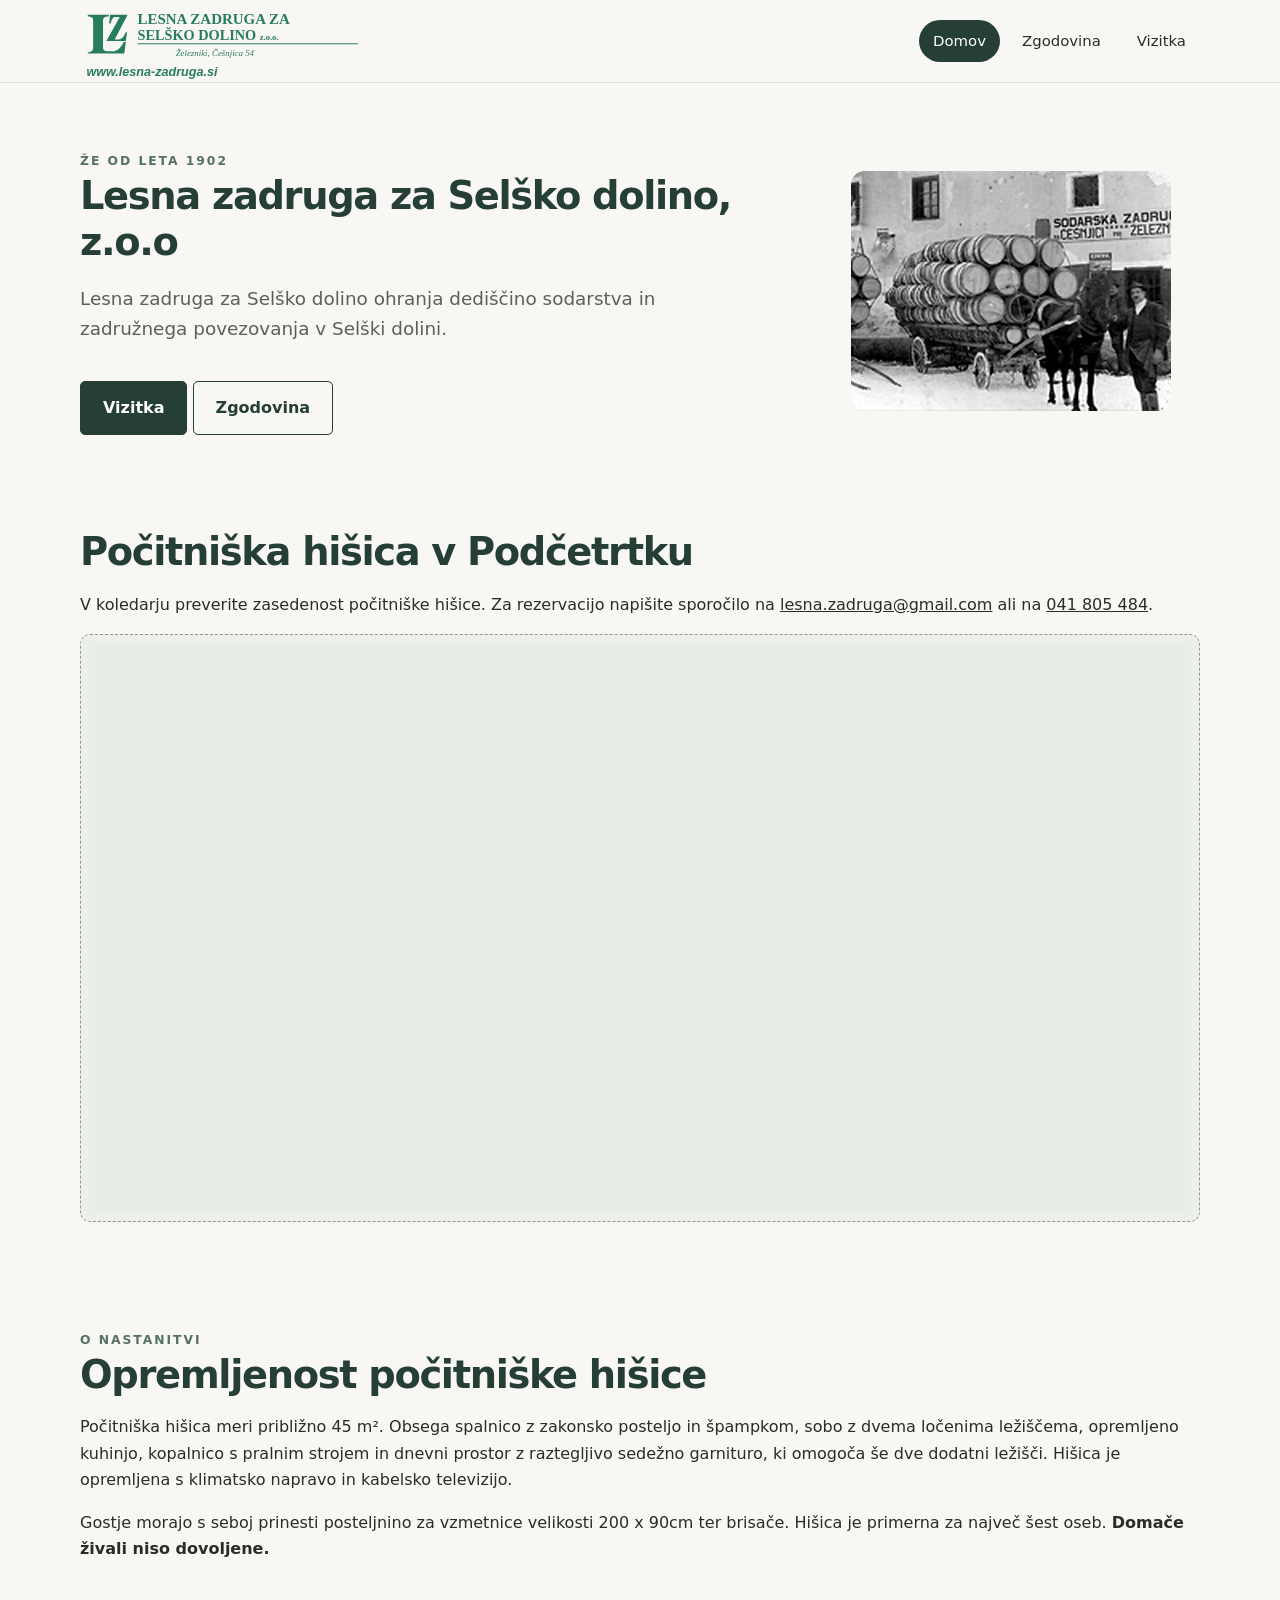
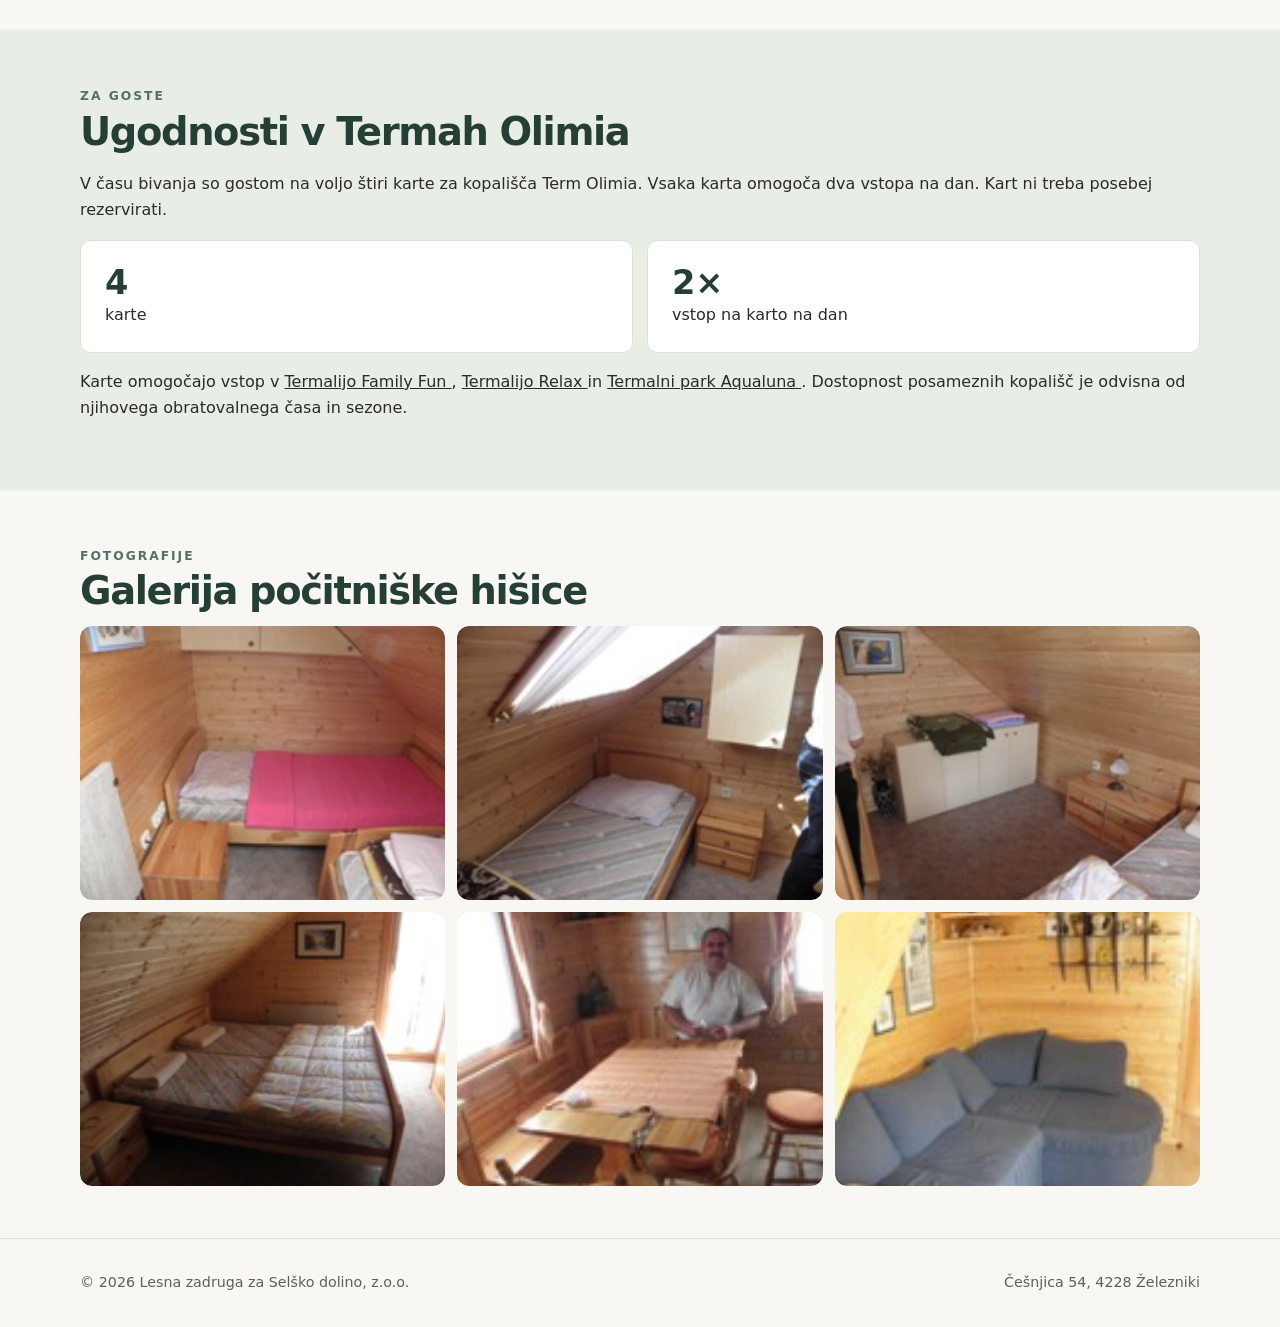
==== commit 2e31cb7d: "spremembe besedila" ====
--- a/index.html
+++ b/index.html
@@ -63,9 +63,9 @@
         <div class="hero-copy">
             <span class="eyebrow">Že od leta 1902</span>
 
-            <h1 id="glavni-naslov">
-                Lesna zadruga za Selško dolino
-            </h1>
+            <h2 id="glavni-naslov">
+                Lesna zadruga za Selško dolino, z.o.o
+            </h2>
 
             <p class="lead">
                 Lesna zadruga za Selško dolino ohranja dediščino
@@ -111,11 +111,8 @@
 
         <p>
             V koledarju preverite zasedenost počitniške hišice.
-            Za rezervacijo pokličite Tomaža Demšarja na
-            <a href="tel:+38641805484">041 805 484</a>
-            ali pišite na
-            <a href="mailto:lesna.zadruga@gmail.com">lesna.zadruga@gmail.com</a>.
-            Rezervacijo po dogovoru v koledar vnese skrbnik.
+            Za rezervacijo napišite sporočilo na
+            <a href="mailto:lesna.zadruga@gmail.com">lesna.zadruga@gmail.com</a> ali na <a href="tel:+38641805484">041 805 484</a>.
         </p>
 
         <div class="calendar-placeholder"
@@ -130,12 +127,6 @@
                 </a>.
             </p>
         </div>
-
-        <p class="calendar-note">
-            Prikaz zasedenosti je odvisen od nastavitev
-            javnega dostopa do Google Koledarja.
-        </p>
-
     </section>
 
     <!-- Opis nastanitve -->
@@ -152,7 +143,7 @@
 
         <p>
             Počitniška hišica meri približno 45 m².
-            Obsega spalnico z zakonsko posteljo,
+            Obsega spalnico z zakonsko posteljo in špampkom,
             sobo z dvema ločenima ležiščema,
             opremljeno kuhinjo, kopalnico s pralnim strojem
             in dnevni prostor z raztegljivo sedežno garnituro,
@@ -163,11 +154,10 @@
 
         <p>
             Gostje morajo s seboj prinesti posteljnino
-            za dve enojni postelji (90 × 200 cm)
-            in eno zakonsko posteljo (180 × 200 cm)
+            za vzmetnice velikosti 200 x 90cm
             ter brisače.
             Hišica je primerna za največ šest oseb.
-            Domače živali niso dovoljene.
+            <b>Domače živali niso dovoljene.</b>
         </p>
 
     </section>
